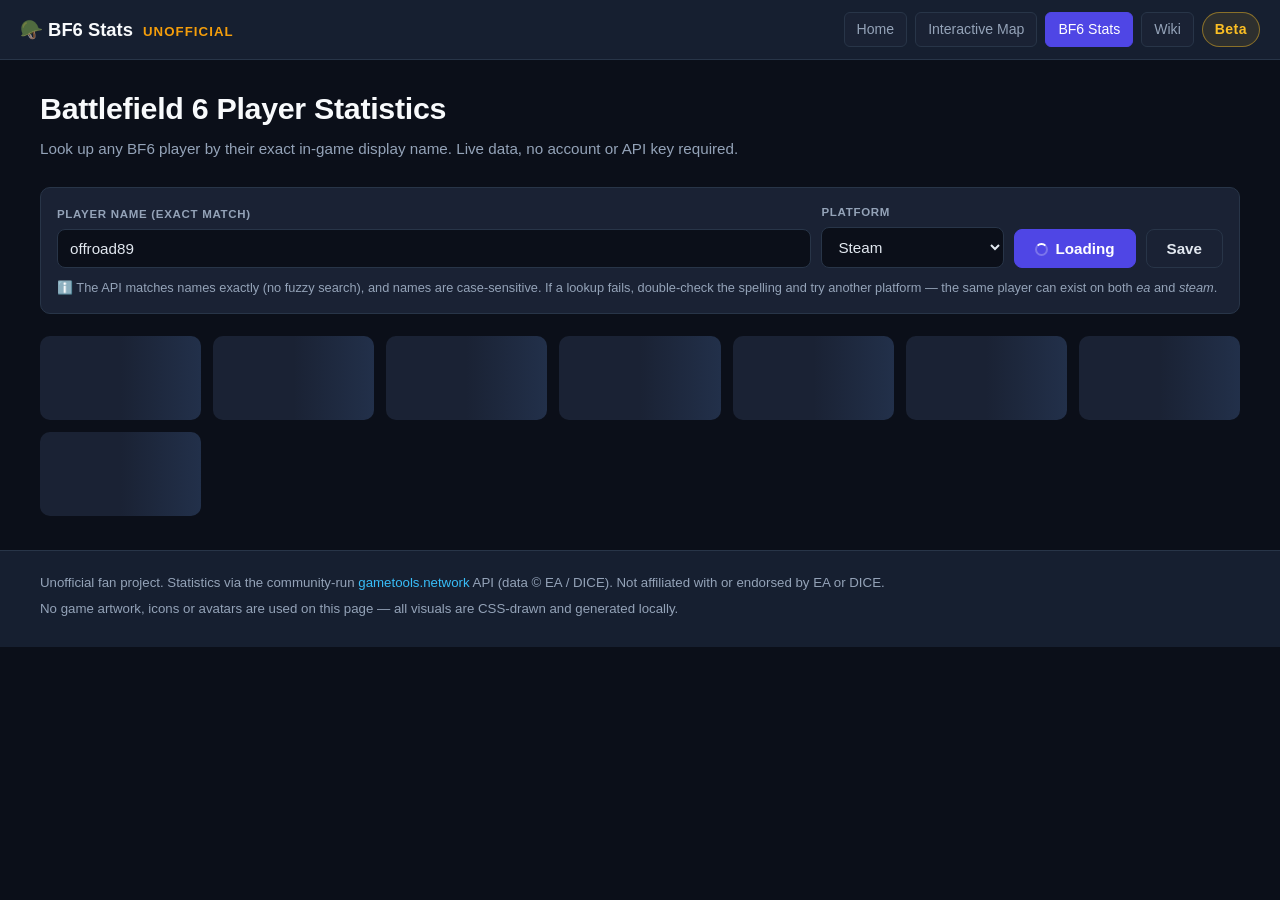
==== bf6.html @ 8d1329fc "Print real values on the radar instead of hiding them behind a hover The Performance Profile radar n" ====
<!DOCTYPE html>
<html lang="en">
<head>
    <meta charset="UTF-8">
    <meta name="viewport" content="width=device-width, initial-scale=1.0">
    <title>BF6 Player Stats</title>
    <link rel="stylesheet" href="bf6.css?v=5">
</head>
<body class="bf6-page">
    <!-- Top bar -->
    <div class="bf-topbar">
        <div class="bf-inner bf-topbar-row">
            <a href="index.html" class="bf-brand">🪖 BF6 Stats <span class="bf-brand-sub">unofficial</span></a>
            <nav class="bf-navlinks">
                <a href="index.html">Home</a>
                <a href="map.html">Interactive Map</a>
                <a href="bf6.html" class="active">BF6 Stats</a>
                <a href="wiki.html">Wiki</a>
                <a href="#" class="chan-toggle" id="channelToggle" hidden>Beta</a>
            </nav>
        </div>
    </div>

    <div class="bf-inner">
        <!-- Hero -->
        <div class="bf-hero">
            <h1>Battlefield 6 Player Statistics</h1>
            <p>Look up any BF6 player by their exact in-game display name. Live data, no account or API key required.</p>
        </div>

        <!-- Search -->
        <form class="bf-search" id="bfSearchForm" autocomplete="off">
            <div class="bf-field grow">
                <label for="bfNameInput">Player name (exact match)</label>
                <input type="text" id="bfNameInput" name="name" placeholder="e.g. offroad89" required>
            </div>
            <div class="bf-field">
                <label for="bfPlatformSelect">Platform</label>
                <select id="bfPlatformSelect" name="platform"></select>
            </div>
            <div class="bf-field">
                <button type="submit" class="bf-btn" id="bfSubmitBtn">Search</button>
            </div>
            <div class="bf-field">
                <button type="button" class="bf-btn ghost" id="bfSaveBtn" aria-pressed="false">Save</button>
            </div>
            <div class="bf-hint">
                ℹ️ The API matches names exactly (no fuzzy search), and names are case-sensitive. If a lookup fails,
                double-check the spelling and try another platform — the same player can exist on both <em>ea</em> and <em>steam</em>.
            </div>
        </form>

        <!-- Saved shortcuts -->
        <div class="bf-recent" id="bfSaved" style="display:none;"></div>

        <!-- Recent searches -->
        <div class="bf-recent" id="bfRecent" style="display:none;"></div>

        <!-- Status / error area -->
        <div id="bfStatus"></div>

        <!-- Says whose stats are still on screen when a refresh fails transiently -->
        <div id="bfStaleNotice"></div>

        <!-- Loading skeleton -->
        <div class="bf-skeleton" id="bfSkeleton" style="display:none;"></div>

        <!-- Results -->
        <div id="bfResults" style="display:none;">

            <!-- Identity -->
            <div class="bf-identity" id="bfIdentity"></div>

            <!-- Overview stat cards -->
            <div class="bf-stat-grid" id="bfOverview"></div>

            <!-- Player highlights (from /bf6/profile/) -->
            <div class="bf-panel">
                <div class="bf-panel-head">
                    <h2>🏅 Player Highlights</h2>
                    <span class="bf-count" id="bfHighlightsSource"></span>
                </div>
                <div class="bf-panel-body" id="bfHighlights"></div>
            </div>

            <!-- Career / objective totals -->
            <div class="bf-panel">
                <div class="bf-panel-head">
                    <h2>📋 Career &amp; Objective Totals</h2>
                    <span class="bf-count" id="bfCareerMode"></span>
                </div>
                <div class="bf-panel-body" id="bfCareer"></div>
            </div>

            <!-- Player diagrams -->
            <div class="bf-chart-grid">
                <div class="bf-panel">
                    <div class="bf-panel-head">
                        <h2>🕸️ Performance Profile <span class="bf-info" tabindex="0" title="Eight core stats, each scored against a fixed ceiling chosen here as a display heuristic — K/D 3, accuracy 50 %, and so on. This is not a percentile and not a score relative to your own best. The real number is printed under every axis label, so the shape shows balance rather than raw totals.">i</span></h2>
                        <span class="bf-count">normalised 0-100</span>
                    </div>
                    <div class="bf-panel-body">
                        <div class="bf-chart-figure">
                            <svg class="bf-radar-svg" id="bfRadarSvg"></svg>
                        </div>
                        <div class="bf-chart-legend" id="bfRadarLegend"></div>
                    </div>
                </div>

                <div class="bf-panel">
                    <div class="bf-panel-head">
                        <h2>✨ XP Composition <span class="bf-info" tabindex="0" title="Your total XP split into performance and accolade earnings.">i</span></h2>
                    </div>
                    <div class="bf-panel-body">
                        <div class="bf-chart-figure">
                            <svg class="bf-donut-svg" id="bfXpDonutSvg"></svg>
                        </div>
                        <div class="bf-chart-legend" id="bfXpDonutLegend"></div>
                    </div>
                </div>

                <div class="bf-panel">
                    <div class="bf-panel-head">
                        <h2>🎯 Kills by Type <span class="bf-info" tabindex="0" title="How your kills divide across infantry, vehicles, gadgets and melee.">i</span></h2>
                    </div>
                    <div class="bf-panel-body">
                        <div class="bf-chart-figure">
                            <svg class="bf-donut-svg" id="bfKillDonutSvg"></svg>
                        </div>
                        <div class="bf-chart-legend" id="bfKillDonutLegend"></div>
                    </div>
                </div>
            </div>

            <div class="bf-chart-grid">
                <div class="bf-panel">
                    <div class="bf-panel-head">
                        <h2>🎖️ Time per Class <span class="bf-info" tabindex="0" title="How long you have played as each class.">i</span></h2>
                    </div>
                    <div class="bf-panel-body" id="bfClassTime"></div>
                </div>

                <div class="bf-panel">
                    <div class="bf-panel-head">
                        <h2>🕹️ Time per Mode <span class="bf-info" tabindex="0" title="How long you have played in each game mode, plus time in vehicles.">i</span></h2>
                    </div>
                    <div class="bf-panel-body" id="bfModeTime"></div>
                </div>

                <div class="bf-panel">
                    <div class="bf-panel-head">
                        <h2>🔫 Kills per Weapon Class <span class="bf-info" tabindex="0" title="Total kills credited to each weapon class, such as AR, SMG and LMG.">i</span></h2>
                    </div>
                    <div class="bf-panel-body" id="bfWeaponClassKills"></div>
                </div>
            </div>

            <div class="bf-chart-grid">
                <div class="bf-panel">
                    <div class="bf-panel-head">
                        <h2>⚖️ Mode Comparison <span class="bf-info" tabindex="0" title="K/D, score and kills side by side for every mode you have played.">i</span></h2>
                        <span class="bf-count" id="bfModeCompareCount"></span>
                    </div>
                    <div class="bf-panel-body" id="bfModeCompare"></div>
                </div>

                <div class="bf-panel">
                    <div class="bf-panel-head">
                        <h2>🎯 Weapon Performance <span class="bf-info" tabindex="0" title="Each dot is one weapon: right is more kills, up is better accuracy, and a bigger dot means more shots fired.">i</span></h2>
                        <span class="bf-count">kills vs accuracy</span>
                    </div>
                    <div class="bf-panel-body">
                        <div class="bf-chart-figure">
                            <svg class="bf-scatter-svg" id="bfWeaponScatter"></svg>
                        </div>
                        <div class="bf-chart-legend" id="bfWeaponScatterLegend"></div>
                    </div>
                </div>

                <div class="bf-panel">
                    <div class="bf-panel-head">
                        <h2>💥 Damage &amp; Assist Breakdown <span class="bf-info" tabindex="0" title="Where your damage and assists went - to infantry, to vehicles, or from a vehicle.">i</span></h2>
                    </div>
                    <div class="bf-panel-body" id="bfDamageBreakdown"></div>
                </div>
            </div>

            <!-- Playstyle, support and objective breakdowns -->
            <div class="bf-chart-grid">
                <div class="bf-panel">
                    <div class="bf-panel-head">
                        <h2>🗺 Map Win Rate <span class="bf-info" tabindex="0" title="Win rate on each map, best first. Bar length is the win rate and the label shows matches played.">i</span></h2>
                        <span class="bf-count">best win rate first</span>
                    </div>
                    <div class="bf-panel-body" id="bfMapPerf"></div>
                </div>

                <div class="bf-panel">
                    <div class="bf-panel-head">
                        <h2>🎯 Aim and Kill Style <span class="bf-info" tabindex="0" title="How your weapon kills split between aiming down sights and hipfire, then the context your other kills came from.">i</span></h2>
                    </div>
                    <div class="bf-panel-body">
                        <div class="bf-chart-figure">
                            <svg class="bf-donut-svg" id="bfAimDonutSvg"></svg>
                        </div>
                        <div class="bf-chart-legend" id="bfAimDonutLegend"></div>
                        <div id="bfKillContext" style="margin-top:14px;"></div>
                    </div>
                </div>

                <div class="bf-panel">
                    <div class="bf-panel-head">
                        <h2>🤝 Team Play <span class="bf-info" tabindex="0" title="Support actions you performed for your squad and team, largest first.">i</span></h2>
                    </div>
                    <div class="bf-panel-body" id="bfTeamPlay"></div>
                </div>

                <div class="bf-panel">
                    <div class="bf-panel-head">
                        <h2>🏁 Objective Play <span class="bf-info" tabindex="0" title="Objective actions you completed, plus the time you spent defending versus attacking objectives.">i</span></h2>
                    </div>
                    <div class="bf-panel-body" id="bfObjective"></div>
                </div>
            </div>
            <!-- Tracked progress (client-side snapshots) -->
            <div class="bf-panel">
                <div class="bf-panel-head">
                    <h2>📊 My Tracked Progress <span class="bf-info" tabindex="0" title="Your own K/D, accuracy, win rate or kills per minute, recorded each time you run a lookup in this browser.">i</span></h2>
                    <div class="bf-chart-head">
                        <div class="bf-toggle-group" id="bfTrendMetric">
                            <button type="button" data-metric="kd" class="active">K/D</button>
                            <button type="button" data-metric="accuracy">Accuracy</button>
                            <button type="button" data-metric="winPercent">Win rate</button>
                            <button type="button" data-metric="killsPerMinute">Kills/min</button>
                        </div>
                    </div>
                </div>
                <div class="bf-chart-box">
                    <svg class="bf-chart-svg" id="bfTrendSvg" preserveAspectRatio="none"></svg>
                </div>
                <div class="bf-chart-legend" id="bfTrendLegend"></div>
            </div>

            <!-- Sessions built from local snapshot deltas (the API has no match list) -->
            <div class="bf-panel" id="bfSessionLogPanel" style="display:none;">
                <div class="bf-panel-head">
                    <h2>🗓 My Sessions <span class="bf-info" tabindex="0" title="Each row is everything you played between two checks of this page, taken from your local snapshots.">i</span></h2>
                    <span class="bf-count" id="bfSessionLogCount"></span>
                </div>
                <div class="bf-panel-body flush">
                    <div class="bf-table-wrap">
                        <table class="bf-table">
                            <thead>
                                <tr id="bfSessionLogHead"></tr>
                            </thead>
                            <tbody id="bfSessionLogBody"></tbody>
                        </table>
                    </div>
                </div>
                <div class="bf-panel-body" id="bfSessionLogSummary"></div>
            </div>
            <!-- Weapons -->
            <div class="bf-panel">
                <div class="bf-panel-head">
                    <h2>🔫 Weapons</h2>
                    <span class="bf-count">Click a column header to sort · <span id="bfWeaponCount"></span></span>
                </div>
                <div class="bf-panel-body flush">
                    <div class="bf-table-wrap">
                        <table class="bf-table" id="bfWeaponsTable">
                            <thead>
                                <tr id="bfWeaponsHead"></tr>
                            </thead>
                            <tbody id="bfWeaponsBody"></tbody>
                        </table>
                    </div>
                </div>
            </div>

            <div class="bf-split">
                <!-- Weapon groups -->
                <div class="bf-panel">
                    <div class="bf-panel-head">
                        <h2>🗂️ Weapon Groups</h2>
                    </div>
                    <div class="bf-panel-body" id="bfWeaponGroups"></div>
                </div>

                <!-- Classes -->
                <div class="bf-panel">
                    <div class="bf-panel-head">
                        <h2>🎖️ Classes</h2>
                    </div>
                    <div class="bf-panel-body" id="bfClasses"></div>
                </div>
            </div>

            <div class="bf-split">
                <!-- Game modes -->
                <div class="bf-panel">
                    <div class="bf-panel-head">
                        <h2>🕹️ Game Modes</h2>
                    </div>
                    <div class="bf-panel-body flush">
                        <div class="bf-table-wrap">
                            <table class="bf-table">
                                <thead>
                                    <tr id="bfGameModesHead"></tr>
                                </thead>
                                <tbody id="bfGameModesBody"></tbody>
                            </table>
                        </div>
                    </div>
                </div>

                <!-- Maps -->
                <div class="bf-panel">
                    <div class="bf-panel-head">
                        <h2>🗺️ Maps</h2>
                    </div>
                    <div class="bf-panel-body flush">
                        <div class="bf-table-wrap">
                            <table class="bf-table">
                                <thead>
                                    <tr id="bfMapsHead"></tr>
                                </thead>
                                <tbody id="bfMapsBody"></tbody>
                            </table>
                        </div>
                    </div>
                </div>
            </div>

            <div class="bf-split">
                <!-- Vehicles -->
                <div class="bf-panel">
                    <div class="bf-panel-head">
                        <h2>🚁 Vehicles &amp; Archetypes</h2>
                    </div>
                    <div class="bf-panel-body flush">
                        <div class="bf-table-wrap">
                            <table class="bf-table" id="bfVehiclesTable">
                                <thead>
                                    <tr id="bfVehiclesHead"></tr>
                                </thead>
                                <tbody id="bfVehiclesBody"></tbody>
                            </table>
                        </div>
                    </div>
                </div>

                <!-- Gadgets -->
                <div class="bf-panel">
                    <div class="bf-panel-head">
                        <h2>🧰 Gadgets</h2>
                    </div>
                    <div class="bf-panel-body flush">
                        <div class="bf-table-wrap">
                            <table class="bf-table" id="bfGadgetsTable">
                                <thead>
                                    <tr id="bfGadgetsHead"></tr>
                                </thead>
                                <tbody id="bfGadgetsBody"></tbody>
                            </table>
                        </div>
                    </div>
                </div>
            </div>

            <!-- Melee -->
            <div class="bf-panel">
                <div class="bf-panel-head">
                    <h2>🔪 Melee</h2>
                </div>
                <div class="bf-panel-body" id="bfMelee"></div>
            </div>

            <!-- Live activity chart -->
            <div class="bf-panel">
                <div class="bf-panel-head">
                    <h2>📈 Live BF6 Activity <span class="bf-info" tabindex="0" title="How many players were in BF6 each hour over the last week. Live shared data, not your own play.">i</span></h2>
                    <div class="bf-chart-head">
                        <div class="bf-toggle-group" id="bfActivityRange">
                            <button type="button" data-days="1">24 h</button>
                            <button type="button" data-days="7" class="active">7 d</button>
                            <button type="button" data-days="30">30 d</button>
                        </div>
                    </div>
                </div>
                <div class="bf-chart-box">
                    <svg class="bf-chart-svg" id="bfActivitySvg" preserveAspectRatio="none"></svg>
                </div>
                <div class="bf-chart-legend" id="bfActivityLegend"><span>Loading activity…</span></div>
            </div>

            <!-- Round-by-round session history (hidden when unavailable) -->
            <div class="bf-panel" id="bfSessionsPanel" style="display:none;">
                <div class="bf-panel-head">
                    <h2>🗓️ Session History</h2>
                    <span class="bf-count" id="bfSessionsCount"></span>
                </div>
                <div class="bf-panel-body flush">
                    <div class="bf-table-wrap">
                        <table class="bf-table">
                            <thead>
                                <tr id="bfSessionsHead"></tr>
                            </thead>
                            <tbody id="bfSessionsBody"></tbody>
                        </table>
                    </div>
                </div>
            </div>

        </div><!-- /#bfResults -->
    </div><!-- /.bf-inner -->

    <div class="bf-footer">
        <div class="bf-inner">
            <p>
                Unofficial fan project. Statistics via the community-run
                <a href="https://api.gametools.network/docs" target="_blank" rel="noopener">gametools.network</a> API
                (data © EA / DICE). Not affiliated with or endorsed by EA or DICE.
            </p>
            <p>
                No game artwork, icons or avatars are used on this page — all visuals are CSS-drawn and generated locally.
            </p>
        </div>
    </div>

    <script src="bf6.js?v=5"></script>
    <script>
        /* Stable <-> beta channel toggle. Every link in this site is relative,
           so the same page exists one directory up (stable) or one down (beta)
           and switching channel keeps you on the page you are reading. */
        (function () {
            var a = document.getElementById('channelToggle');
            if (!a) return;
            var onBeta = /\/beta(\/|$)/.test(window.location.pathname);
            var page = window.location.pathname.split('/').pop() || 'index.html';
            a.href = onBeta ? ('../' + page) : ('beta/' + page);
            a.textContent = onBeta ? 'Stable' : 'Beta';
            a.title = onBeta
                ? 'On the beta preview — switch to the stable site'
                : 'Switch to the beta preview of this site';
            a.hidden = false;
        }());
    </script>
</body>
</html>
---- bf6.css ----
/* =========================================================
   BF6 Player Stats - theme
   No external assets: every visual is CSS-drawn or inline SVG.
   Palette intentionally matches style.css (map dashboard).
   ========================================================= */

:root {
    --bf-bg: #0b0f19;
    --bf-panel: #111827;
    --bf-panel-2: #161f30;
    --bf-card: #1a2234;
    --bf-card-2: #131b28;
    --bf-border: #283548;
    --bf-border-2: #1f293d;
    --bf-accent: #818cf8;
    --bf-accent-strong: #4f46e5;
    --bf-cyan: #38bdf8;
    --bf-amber: #f59e0b;
    --bf-green: #34d399;
    --bf-red: #f87171;
    --bf-text: #e2e8f0;
    --bf-text-strong: #f8fafc;
    --bf-muted: #94a3b8;
    --bf-radius: 10px;
}

* {
    box-sizing: border-box;
}

body.bf6-page {
    margin: 0;
    background: var(--bf-bg);
    color: var(--bf-text);
    font-family: -apple-system, BlinkMacSystemFont, 'Segoe UI', Roboto, Oxygen, Ubuntu, sans-serif;
    line-height: 1.5;
    min-height: 100vh;
}

.bf-inner {
    max-width: 1240px;
    margin: 0 auto;
    padding: 0 20px;
}

/* ---------- Top bar ---------- */
.bf-topbar {
    background: var(--bf-panel-2);
    border-bottom: 1px solid var(--bf-border);
    position: sticky;
    top: 0;
    z-index: 50;
}

.bf-topbar-row {
    display: flex;
    align-items: center;
    justify-content: space-between;
    gap: 16px;
    padding: 12px 0;
    flex-wrap: wrap;
}

.bf-brand {
    display: flex;
    align-items: baseline;
    gap: 10px;
    color: var(--bf-text-strong);
    text-decoration: none;
    font-weight: 700;
    font-size: 1.15em;
}

.bf-brand span.bf-brand-sub {
    font-size: 0.72em;
    font-weight: 600;
    letter-spacing: 0.08em;
    text-transform: uppercase;
    color: var(--bf-amber);
}

.bf-navlinks {
    display: flex;
    gap: 8px;
    align-items: center;
}

.bf-navlinks a {
    color: var(--bf-muted);
    text-decoration: none;
    font-size: 0.88em;
    font-weight: 500;
    padding: 6px 12px;
    border-radius: 6px;
    background: var(--bf-card);
    border: 1px solid var(--bf-border);
    transition: color 0.2s, background 0.2s;
}

.bf-navlinks a:hover,
.bf-navlinks a.active {
    color: #fff;
    background: var(--bf-accent-strong);
    border-color: var(--bf-accent-strong);
}

/* Stable <-> beta channel switch. Deliberately amber so it never reads as an
   ordinary nav item: it changes which site you are on, not which page. */
.bf-navlinks a.chan-toggle,
a.chan-toggle {
    color: #fbbf24;
    background: rgba(251, 191, 36, 0.10);
    border: 1px solid rgba(251, 191, 36, 0.45);
    border-radius: 999px;
    font-weight: 700;
    letter-spacing: 0.03em;
}

.bf-navlinks a.chan-toggle:hover,
a.chan-toggle:hover {
    color: #fde68a;
    background: rgba(251, 191, 36, 0.20);
    border-color: rgba(251, 191, 36, 0.75);
}

a.chan-toggle[hidden] {
    display: none;
}

/* ---------- Page intro ---------- */
.bf-hero {
    padding: 26px 0 8px;
}

.bf-hero h1 {
    margin: 0 0 6px;
    font-size: 1.9em;
    color: var(--bf-text-strong);
    letter-spacing: -0.01em;
}

.bf-hero p {
    margin: 0;
    color: var(--bf-muted);
    font-size: 0.95em;
}

/* ---------- Search bar ---------- */
.bf-search {
    display: flex;
    gap: 10px;
    flex-wrap: wrap;
    align-items: flex-end;
    background: var(--bf-card);
    border: 1px solid var(--bf-border);
    border-radius: var(--bf-radius);
    padding: 16px;
    margin: 18px 0 22px;
}

.bf-field {
    display: flex;
    flex-direction: column;
    gap: 6px;
}

.bf-field.grow {
    flex: 1 1 240px;
}

.bf-field label {
    font-size: 0.72em;
    text-transform: uppercase;
    letter-spacing: 0.06em;
    color: var(--bf-muted);
    font-weight: 600;
}

.bf-field input,
.bf-field select {
    background: var(--bf-bg);
    border: 1px solid var(--bf-border);
    color: var(--bf-text);
    padding: 10px 12px;
    border-radius: 8px;
    font-size: 0.95em;
    font-family: inherit;
    outline: none;
    min-width: 140px;
}

.bf-field input:focus,
.bf-field select:focus {
    border-color: var(--bf-accent);
    box-shadow: 0 0 0 3px rgba(129, 140, 248, 0.15);
}

.bf-btn {
    background: var(--bf-accent-strong);
    color: #fff;
    border: 1px solid var(--bf-accent-strong);
    padding: 10px 20px;
    border-radius: 8px;
    font-size: 0.95em;
    font-weight: 600;
    font-family: inherit;
    cursor: pointer;
    transition: background 0.2s;
}

.bf-btn:hover {
    background: #6366f1;
}

.bf-btn.ghost {
    background: var(--bf-card);
    border-color: var(--bf-border);
    color: var(--bf-text);
}

.bf-btn.ghost:hover {
    background: #22304a;
}

/* Saved-shortcut toggle: clearly distinct from the plain Save state. */
.bf-btn.ghost.active {
    background: rgba(129, 140, 248, 0.16);
    border-color: var(--bf-accent);
    color: var(--bf-accent);
}

.bf-btn.ghost.active:hover {
    background: rgba(129, 140, 248, 0.26);
}

.bf-hint {
    flex-basis: 100%;
    color: var(--bf-muted);
    font-size: 0.8em;
}

/* ---------- Identity header ---------- */
.bf-identity {
    display: flex;
    align-items: center;
    gap: 16px;
    background: var(--bf-card);
    border: 1px solid var(--bf-border);
    border-radius: var(--bf-radius);
    padding: 18px;
    margin-bottom: 18px;
    flex-wrap: wrap;
}

.bf-avatar {
    width: 62px;
    height: 62px;
    border-radius: 50%;
    display: flex;
    align-items: center;
    justify-content: center;
    font-size: 1.5em;
    font-weight: 700;
    color: #fff;
    flex-shrink: 0;
    letter-spacing: 0.02em;
}

.bf-identity-main {
    flex: 1 1 240px;
    min-width: 0;
}

.bf-identity-name {
    font-size: 1.45em;
    font-weight: 700;
    color: var(--bf-text-strong);
    word-break: break-word;
}

.bf-identity-sub {
    color: var(--bf-muted);
    font-size: 0.85em;
    margin-top: 2px;
}

.bf-chips {
    display: flex;
    gap: 8px;
    flex-wrap: wrap;
    margin-top: 10px;
}

.bf-chip {
    display: inline-flex;
    align-items: center;
    gap: 5px;
    font-size: 0.75em;
    font-weight: 600;
    letter-spacing: 0.03em;
    padding: 4px 10px;
    border-radius: 20px;
    background: var(--bf-card-2);
    border: 1px solid var(--bf-border);
    color: var(--bf-muted);
    text-transform: uppercase;
}

.bf-chip.accent {
    color: var(--bf-accent);
    border-color: rgba(129, 140, 248, 0.4);
}

.bf-chip.amber {
    color: var(--bf-amber);
    border-color: rgba(245, 158, 11, 0.4);
}

.bf-chip.green {
    color: var(--bf-green);
    border-color: rgba(52, 211, 153, 0.4);
}

/* ---------- Stat cards ---------- */
.bf-stat-grid {
    display: grid;
    grid-template-columns: repeat(auto-fill, minmax(148px, 1fr));
    gap: 12px;
    margin-bottom: 22px;
}

.bf-stat {
    background: var(--bf-card);
    border: 1px solid var(--bf-border);
    border-radius: var(--bf-radius);
    padding: 14px;
}

.bf-stat-label {
    font-size: 0.72em;
    text-transform: uppercase;
    letter-spacing: 0.05em;
    color: var(--bf-muted);
    font-weight: 600;
    display: block;
    margin-bottom: 6px;
}

.bf-stat-value {
    font-size: 1.5em;
    font-weight: 700;
    color: var(--bf-text-strong);
    line-height: 1.1;
    word-break: break-word;
}

.bf-stat-value.small {
    font-size: 1.1em;
}

.bf-stat-foot {
    font-size: 0.74em;
    color: var(--bf-muted);
    margin-top: 4px;
}

.bf-stat.accent .bf-stat-value { color: var(--bf-accent); }
.bf-stat.cyan .bf-stat-value { color: var(--bf-cyan); }
.bf-stat.green .bf-stat-value { color: var(--bf-green); }
.bf-stat.amber .bf-stat-value { color: var(--bf-amber); }
.bf-stat.red .bf-stat-value { color: var(--bf-red); }

/* ---------- Panels ---------- */
.bf-panel {
    background: var(--bf-card);
    border: 1px solid var(--bf-border);
    border-radius: var(--bf-radius);
    margin-bottom: 22px;
    overflow: hidden;
}

.bf-panel-head {
    display: flex;
    align-items: center;
    justify-content: space-between;
    gap: 12px;
    padding: 14px 18px;
    border-bottom: 1px solid var(--bf-border-2);
    background: var(--bf-panel-2);
    flex-wrap: wrap;
}

.bf-panel-head h2 {
    margin: 0;
    font-size: 1em;
    font-weight: 700;
    color: var(--bf-text-strong);
    display: flex;
    align-items: center;
    gap: 8px;
}

.bf-panel-head .bf-count {
    font-size: 0.75em;
    color: var(--bf-muted);
    font-weight: 500;
}

/* Small "i" badge in a panel header. The sentence lives in the title attribute
   because .bf-panel sets overflow: hidden, which would clip a CSS tooltip. */
.bf-info {
    display: inline-flex;
    align-items: center;
    justify-content: center;
    flex: none;
    width: 15px;
    height: 15px;
    border: 1px solid var(--bf-border);
    border-radius: 50%;
    background: var(--bf-panel-2);
    color: var(--bf-muted);
    font-size: 10px;
    font-weight: 700;
    font-style: italic;
    line-height: 1;
    cursor: help;
    -webkit-user-select: none;
    user-select: none;
}

.bf-info:hover,
.bf-info:focus {
    background: var(--bf-card);
    border-color: var(--bf-accent);
    color: var(--bf-text-strong);
    outline: none;
}

.bf-panel-body {
    padding: 16px 18px;
}

.bf-panel-body.flush {
    padding: 0;
}

.bf-split {
    display: grid;
    grid-template-columns: repeat(auto-fit, minmax(330px, 1fr));
    gap: 22px;
    align-items: start;
}

/* ---------- Tables ---------- */
.bf-table-wrap {
    max-height: 460px;
    overflow: auto;
}

.bf-table {
    width: 100%;
    border-collapse: collapse;
    font-size: 0.88em;
}

.bf-table th,
.bf-table td {
    padding: 9px 14px;
    text-align: left;
    border-bottom: 1px solid var(--bf-border-2);
    white-space: nowrap;
}

.bf-table td.name-cell {
    white-space: normal;
    min-width: 150px;
    font-weight: 600;
    color: var(--bf-text-strong);
}

.bf-table th {
    position: sticky;
    top: 0;
    background: var(--bf-panel);
    color: var(--bf-muted);
    font-size: 0.82em;
    text-transform: uppercase;
    letter-spacing: 0.05em;
    cursor: default;
    z-index: 1;
}

.bf-table th.sortable {
    cursor: pointer;
    user-select: none;
}

.bf-table th.sortable:hover {
    color: var(--bf-cyan);
}

.bf-table th.sorted-asc::after { content: ' \25B2'; font-size: 0.8em; }
.bf-table th.sorted-desc::after { content: ' \25BC'; font-size: 0.8em; }

.bf-table tbody tr:nth-child(even) {
    background: rgba(255, 255, 255, 0.017);
}

.bf-table tbody tr:hover {
    background: rgba(129, 140, 248, 0.08);
}

.bf-table td.num,
.bf-table th.num {
    text-align: right;
    font-variant-numeric: tabular-nums;
}

.bf-table-scroll {
    max-height: 460px;
    overflow-y: auto;
}

/* ---------- Badges ---------- */
.bf-badge {
    display: inline-block;
    font-size: 0.72em;
    font-weight: 600;
    padding: 2px 8px;
    border-radius: 4px;
    background: var(--bf-card-2);
    border: 1px solid var(--bf-border);
    color: var(--bf-muted);
    text-transform: uppercase;
    letter-spacing: 0.03em;
}

.bf-badge.type-weapon { color: var(--bf-cyan); border-color: rgba(56, 189, 248, 0.35); }
.bf-badge.type-vehicle { color: var(--bf-amber); border-color: rgba(245, 158, 11, 0.35); }
.bf-badge.type-gadget { color: var(--bf-accent); border-color: rgba(129, 140, 248, 0.35); }

/* ---------- Winner / loser accents ---------- */
.bf-pos { color: var(--bf-green); }
.bf-neg { color: var(--bf-red); }
.bf-muted { color: var(--bf-muted); }

/* ---------- Bars ---------- */
.bf-bar-row {
    display: grid;
    grid-template-columns: 150px 1fr 74px;
    align-items: center;
    gap: 10px;
    padding: 7px 0;
    border-bottom: 1px solid var(--bf-border-2);
}

.bf-bar-row:last-child {
    border-bottom: none;
}

.bf-bar-label {
    font-size: 0.86em;
    color: var(--bf-text);
    white-space: nowrap;
    overflow: hidden;
    text-overflow: ellipsis;
}

.bf-bar-track {
    background: var(--bf-bg);
    border-radius: 4px;
    height: 8px;
    overflow: hidden;
}

.bf-bar-fill {
    height: 100%;
    border-radius: 4px;
    background: linear-gradient(90deg, var(--bf-accent-strong), var(--bf-cyan));
}

.bf-bar-fill.warm {
    background: linear-gradient(90deg, #b45309, var(--bf-amber));
}

.bf-bar-fill.good {
    background: linear-gradient(90deg, #047857, var(--bf-green));
}

.bf-bar-value {
    font-size: 0.82em;
    text-align: right;
    color: var(--bf-muted);
    font-variant-numeric: tabular-nums;
}

/* ---------- Chart ---------- */
.bf-chart-head {
    display: flex;
    align-items: center;
    gap: 10px;
    flex-wrap: wrap;
}

.bf-toggle-group {
    display: inline-flex;
    background: var(--bf-bg);
    border: 1px solid var(--bf-border);
    border-radius: 8px;
    overflow: hidden;
}

.bf-toggle-group button {
    background: transparent;
    border: none;
    color: var(--bf-muted);
    font-family: inherit;
    font-size: 0.8em;
    font-weight: 600;
    padding: 6px 12px;
    cursor: pointer;
    transition: background 0.2s, color 0.2s;
}

.bf-toggle-group button:hover {
    color: var(--bf-text);
}

.bf-toggle-group button.active {
    background: var(--bf-accent-strong);
    color: #fff;
}

.bf-chart-box {
    padding: 10px 6px 4px;
}

.bf-chart-svg {
    width: 100%;
    height: 220px;
    display: block;
    overflow: visible;
}

.bf-chart-legend {
    display: flex;
    gap: 18px;
    flex-wrap: wrap;
    padding: 6px 14px 12px;
    font-size: 0.8em;
    color: var(--bf-muted);
}

.bf-chart-legend i {
    display: inline-block;
    width: 10px;
    height: 10px;
    border-radius: 2px;
    margin-right: 6px;
    vertical-align: middle;
}

/* ---------- Diagram grids, figures & legends ---------- */
.bf-chart-grid {
    display: grid;
    grid-template-columns: repeat(auto-fit, minmax(300px, 1fr));
    gap: 18px;
}

.bf-chart-figure {
    display: flex;
    justify-content: center;
    align-items: center;
    padding: 2px 0 6px;
}

.bf-radar-svg,
.bf-donut-svg,
.bf-scatter-svg {
    width: 100%;
    max-width: 340px;
    height: auto;
    display: block;
    overflow: visible;
}

.bf-axis-label {
    fill: var(--bf-muted);
    font-size: 10px;
    font-weight: 600;
}

/* The absolute value printed under each radar axis label. Brighter than the
   label itself: the label names the axis, this is the number behind it. */
.bf-axis-value {
    fill: var(--bf-text-strong);
    font-size: 10px;
    font-weight: 700;
}

.bf-axis-tick {
    fill: var(--bf-muted);
    font-size: 10px;
}

.bf-axis-title {
    fill: var(--bf-muted);
    font-size: 11px;
    font-weight: 700;
}

.bf-donut-value {
    fill: var(--bf-text-strong);
    font-size: 26px;
    font-weight: 700;
}

.bf-donut-label {
    fill: var(--bf-muted);
    font-size: 11px;
    font-weight: 600;
}

.bf-legend-item {
    display: flex;
    align-items: center;
    gap: 7px;
    flex: 1 1 140px;
    min-width: 0;
}

/* Normalised score beside the real value in the radar legend. Muted so the
   absolute number stays the thing the eye lands on first. */
.bf-legend-score {
    flex: none;
    font-size: 0.72em;
    font-weight: 600;
    color: var(--bf-muted);
    opacity: 0.85;
}

.bf-legend-swatch {
    display: inline-block;
    width: 10px;
    height: 10px;
    border-radius: 3px;
    flex: none;
}

.bf-legend-name {
    flex: 1 1 auto;
    min-width: 0;
    overflow: hidden;
    text-overflow: ellipsis;
    white-space: nowrap;
}

.bf-legend-val {
    flex: none;
    font-weight: 700;
    color: var(--bf-text-strong);
    font-variant-numeric: tabular-nums;
}

/* ---------- Status messages ---------- */
.bf-status {
    border-radius: var(--bf-radius);
    padding: 16px 18px;
    margin-bottom: 22px;
    font-size: 0.92em;
    border: 1px solid var(--bf-border);
    background: var(--bf-card);
}

.bf-status.error {
    border-color: rgba(248, 113, 113, 0.45);
    background: rgba(248, 113, 113, 0.08);
    color: #fecaca;
}

.bf-status.info {
    border-color: rgba(56, 189, 248, 0.35);
    background: rgba(56, 189, 248, 0.07);
    color: #bae6fd;
}

/* Shown only when a failed refresh left a previous player's stats on screen. */
.bf-status.warn {
    border-color: rgba(251, 191, 36, 0.35);
    background: rgba(251, 191, 36, 0.07);
    color: #fde68a;
}

.bf-status strong {
    color: #fff;
}

.bf-status .bf-status-hint {
    display: block;
    margin-top: 6px;
    color: var(--bf-muted);
    font-size: 0.88em;
}

/* ---------- Loading ---------- */
.bf-skeleton {
    display: grid;
    grid-template-columns: repeat(auto-fill, minmax(148px, 1fr));
    gap: 12px;
    margin-bottom: 22px;
}

.bf-skeleton-item {
    height: 84px;
    border-radius: var(--bf-radius);
    background: linear-gradient(90deg, var(--bf-card) 25%, #22304a 50%, var(--bf-card) 75%);
    background-size: 200% 100%;
    animation: bf-shimmer 1.3s infinite linear;
}

@keyframes bf-shimmer {
    0% { background-position: 200% 0; }
    100% { background-position: -200% 0; }
}

.bf-spinner {
    display: inline-block;
    width: 13px;
    height: 13px;
    border: 2px solid rgba(255, 255, 255, 0.25);
    border-top-color: #fff;
    border-radius: 50%;
    animation: bf-spin 0.7s linear infinite;
    vertical-align: -2px;
    margin-right: 7px;
}

@keyframes bf-spin {
    to { transform: rotate(360deg); }
}

/* ---------- Recent searches ---------- */
.bf-recent {
    display: flex;
    gap: 8px;
    flex-wrap: wrap;
    align-items: center;
    margin: -8px 0 20px;
    font-size: 0.82em;
}

.bf-recent span.bf-recent-label {
    color: var(--bf-muted);
}

.bf-recent button {
    background: var(--bf-card);
    border: 1px solid var(--bf-border);
    color: var(--bf-text);
    font-family: inherit;
    font-size: 0.95em;
    padding: 4px 10px;
    border-radius: 20px;
    cursor: pointer;
}

.bf-recent button:hover {
    border-color: var(--bf-accent);
    color: #fff;
}

/* Saved shortcut = a load button fused to its remove button (nested
   <button> elements would be invalid HTML, hence the wrapper). */
.bf-recent .bf-chip-wrap {
    display: inline-flex;
    align-items: stretch;
}

.bf-recent .bf-chip-main {
    border-radius: 20px 0 0 20px;
    border-right: none;
}

.bf-recent .bf-chip-x {
    border-radius: 0 20px 20px 0;
    padding: 4px 10px;
    font-size: 1em;
    line-height: 1.3;
    color: var(--bf-muted);
}

.bf-recent .bf-chip-x:hover {
    color: #fff;
    border-color: #f87171;
}

/* ---------- Highlights, badges & snapshot controls ---------- */
.bf-comp-row {
    display: flex;
    align-items: center;
    justify-content: space-between;
    gap: 10px;
    padding: 7px 0;
    border-bottom: 1px dashed var(--bf-border-2);
    font-size: 0.85em;
}

.bf-comp-row:last-child {
    border-bottom: none;
}

.bf-comp-mode {
    color: var(--bf-muted);
}

.bf-comp-rank {
    font-weight: 700;
    color: var(--bf-text-strong);
}

.bf-chip-row {
    display: flex;
    flex-wrap: wrap;
    gap: 6px;
    padding-top: 2px;
}

.bf-link-btn {
    background: none;
    border: none;
    padding: 0;
    margin-left: auto;
    color: var(--bf-cyan);
    font-family: inherit;
    font-size: 0.95em;
    cursor: pointer;
    text-decoration: underline;
    text-underline-offset: 2px;
    white-space: nowrap;
}

.bf-link-btn:hover {
    color: #7dd3fc;
}

/* ---------- Footer ---------- */
.bf-footer {
    border-top: 1px solid var(--bf-border);
    background: var(--bf-panel-2);
    padding: 22px 0;
    margin-top: 34px;
    color: var(--bf-muted);
    font-size: 0.83em;
}

.bf-footer a {
    color: var(--bf-cyan);
    text-decoration: none;
}

.bf-footer a:hover {
    text-decoration: underline;
}

.bf-footer p {
    margin: 0 0 6px;
}

/* ---------- Extra helpers used by the JS renderers ---------- */
.bf-stat-grid.tight {
    margin-bottom: 0;
}

.bf-bar-subhead {
    font-size: 0.75em;
    font-weight: 700;
    text-transform: uppercase;
    letter-spacing: 0.06em;
    color: var(--bf-muted);
    padding: 12px 0 4px;
    border-bottom: 1px solid var(--bf-border);
    margin-bottom: 6px;
}

.bf-bar-subhead:first-child {
    padding-top: 0;
}

.bf-bar-meta {
    display: flex;
    flex-wrap: wrap;
    gap: 12px;
    font-size: 0.74em;
    color: var(--bf-muted);
    padding: 0 0 8px 0;
    border-bottom: 1px solid var(--bf-border-2);
}

.bf-bar-meta span {
    white-space: nowrap;
}

@media (max-width: 720px) {
    .bf-hero h1 { font-size: 1.5em; }
    .bf-bar-row { grid-template-columns: 108px 1fr 62px; }
    .bf-table th, .bf-table td { padding: 8px 10px; }
    .bf-chart-svg { height: 180px; }
    .bf-topbar-row { gap: 10px; }
}
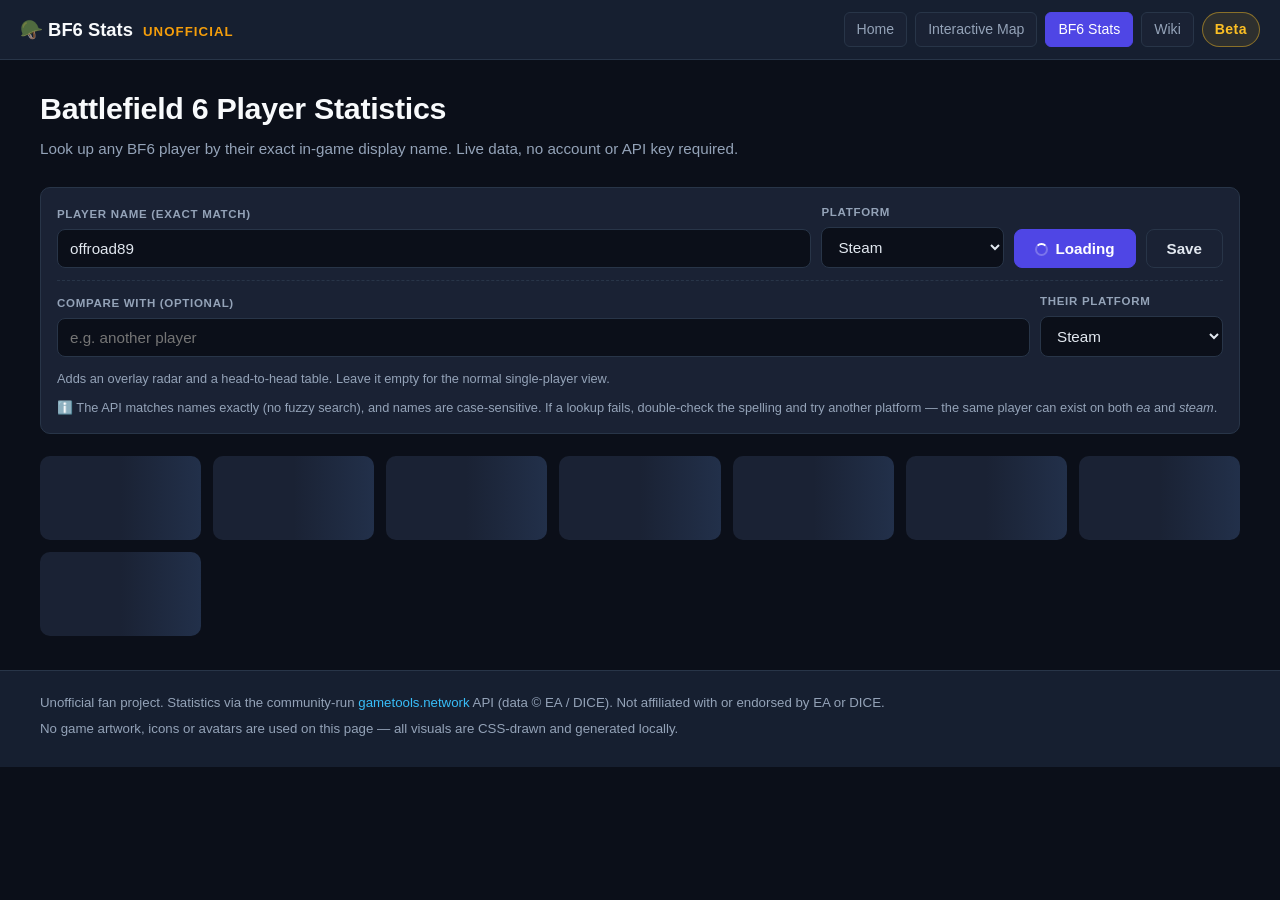
==== commit 92915660: "Compare two players side by side An optional "Compare with" row in the search form adds a second pla" ====
--- a/bf6.html
+++ b/bf6.html
@@ -4,7 +4,7 @@
     <meta charset="UTF-8">
     <meta name="viewport" content="width=device-width, initial-scale=1.0">
     <title>BF6 Player Stats</title>
-    <link rel="stylesheet" href="bf6.css?v=5">
+    <link rel="stylesheet" href="bf6.css?v=6">
 </head>
 <body class="bf6-page">
     <!-- Top bar -->
@@ -44,6 +44,23 @@
             <div class="bf-field">
                 <button type="button" class="bf-btn ghost" id="bfSaveBtn" aria-pressed="false">Save</button>
             </div>
+
+            <!-- Optional second player. Its own row so it reads as an extra,
+                 clearly secondary step rather than part of the main search. -->
+            <div class="bf-search-row">
+                <div class="bf-field grow">
+                    <label for="bfCompareInput">Compare with (optional)</label>
+                    <input type="text" id="bfCompareInput" name="vs" placeholder="e.g. another player" autocomplete="off">
+                </div>
+                <div class="bf-field">
+                    <label for="bfComparePlatform">Their platform</label>
+                    <select id="bfComparePlatform" name="vsplatform"></select>
+                </div>
+                <p class="bf-hint bf-compare-hint">
+                    Adds an overlay radar and a head-to-head table. Leave it empty for the normal single-player view.
+                </p>
+            </div>
+
             <div class="bf-hint">
                 ℹ️ The API matches names exactly (no fuzzy search), and names are case-sensitive. If a lookup fails,
                 double-check the spelling and try another platform — the same player can exist on both <em>ea</em> and <em>steam</em>.
@@ -70,6 +87,32 @@
 
             <!-- Identity -->
             <div class="bf-identity" id="bfIdentity"></div>
+
+            <!-- Head to head. Only drawn when a second player was asked for;
+                 it lives inside #bfResults so it is hidden automatically
+                 whenever the main results are (a 404, for instance). -->
+            <div class="bf-panel" id="bfComparePanel" style="display:none;">
+                <div class="bf-panel-head">
+                    <h2>⚔️ Head to Head <span class="bf-info" tabindex="0" title="The overlay uses exactly the same eight axes and the same ceilings as the Performance Profile above, so the two shapes are directly comparable. The table marks a leader only where higher is genuinely better: raw totals such as kills, deaths and score are volume, not skill, and are never counted as a win.">i</span></h2>
+                    <span class="bf-count" id="bfCompareCount"></span>
+                </div>
+                <div class="bf-panel-body">
+                    <!-- Loading / error slot. Deliberately separate from the
+                         chart and table hosts below: clearing the whole panel
+                         would delete those two nodes, and the renderers look
+                         them up by id. -->
+                    <div id="bfCompareNotice"></div>
+                    <div class="bf-chart-grid">
+                        <div>
+                            <div class="bf-chart-figure">
+                                <svg class="bf-radar-svg" id="bfCompareRadarSvg"></svg>
+                            </div>
+                            <div class="bf-chart-legend" id="bfCompareRadarLegend"></div>
+                        </div>
+                        <div id="bfCompareTable"></div>
+                    </div>
+                </div>
+            </div>
 
             <!-- Overview stat cards -->
             <div class="bf-stat-grid" id="bfOverview"></div>
@@ -427,7 +470,7 @@
         </div>
     </div>
 
-    <script src="bf6.js?v=5"></script>
+    <script src="bf6.js?v=6"></script>
     <script>
         /* Stable <-> beta channel toggle. Every link in this site is relative,
            so the same page exists one directory up (stable) or one down (beta)
--- a/bf6.css
+++ b/bf6.css
@@ -195,6 +195,24 @@
     box-shadow: 0 0 0 3px rgba(129, 140, 248, 0.15);
 }
 
+/* A full-width flex line, so the optional comparison fields start on their own
+   row instead of squeezing the main search inputs on a narrow screen. */
+.bf-search-row {
+    flex: 1 1 100%;
+    display: flex;
+    flex-wrap: wrap;
+    align-items: flex-end;
+    gap: 10px;
+    padding-top: 12px;
+    margin-top: 2px;
+    border-top: 1px dashed var(--bf-border);
+}
+
+.bf-compare-hint {
+    flex: 1 1 100%;
+    margin: 2px 0 0;
+}
+
 .bf-btn {
     background: var(--bf-accent-strong);
     color: #fff;
@@ -737,6 +755,71 @@
     font-weight: 600;
     color: var(--bf-muted);
     opacity: 0.85;
+}
+
+/* Two-player radar legend: a fixed grid so the two value columns stay aligned
+   down the list instead of drifting with the length of each player name. */
+.bf-chart-legend.is-compare .bf-legend-item {
+    display: grid;
+    grid-template-columns: minmax(68px, 1fr) auto auto;
+    gap: 12px;
+    flex: 1 1 100%;
+    max-width: 420px;
+}
+
+/* ---------- Head to head ---------- */
+.bf-compare {
+    width: 100%;
+    margin-top: 4px;
+}
+
+.bf-compare th,
+.bf-compare td {
+    padding: 7px 10px;
+}
+
+.bf-compare th:first-child,
+.bf-compare td:first-child {
+    width: 44%;
+    text-align: left;
+}
+
+.bf-compare th:not(:first-child),
+.bf-compare td:not(:first-child) {
+    text-align: right;
+    font-variant-numeric: tabular-nums;
+}
+
+.bf-compare-th-a { color: var(--bf-accent); }
+.bf-compare-th-b { color: #f59e0b; }
+
+.bf-compare-label {
+    font-weight: 600;
+}
+
+/* Marks a raw total as context rather than skill, so the table never implies
+   that the player with more matches won. */
+.bf-compare-tag {
+    display: inline-block;
+    margin-left: 7px;
+    padding: 1px 6px;
+    border-radius: 999px;
+    border: 1px solid var(--bf-border);
+    color: var(--bf-muted);
+    font-size: 0.68em;
+    font-weight: 600;
+    text-transform: uppercase;
+    letter-spacing: 0.05em;
+    vertical-align: middle;
+}
+
+.bf-compare-cell.good {
+    color: #4ade80;
+    font-weight: 700;
+}
+
+.bf-compare-delta {
+    color: var(--bf-muted);
 }
 
 .bf-legend-swatch {
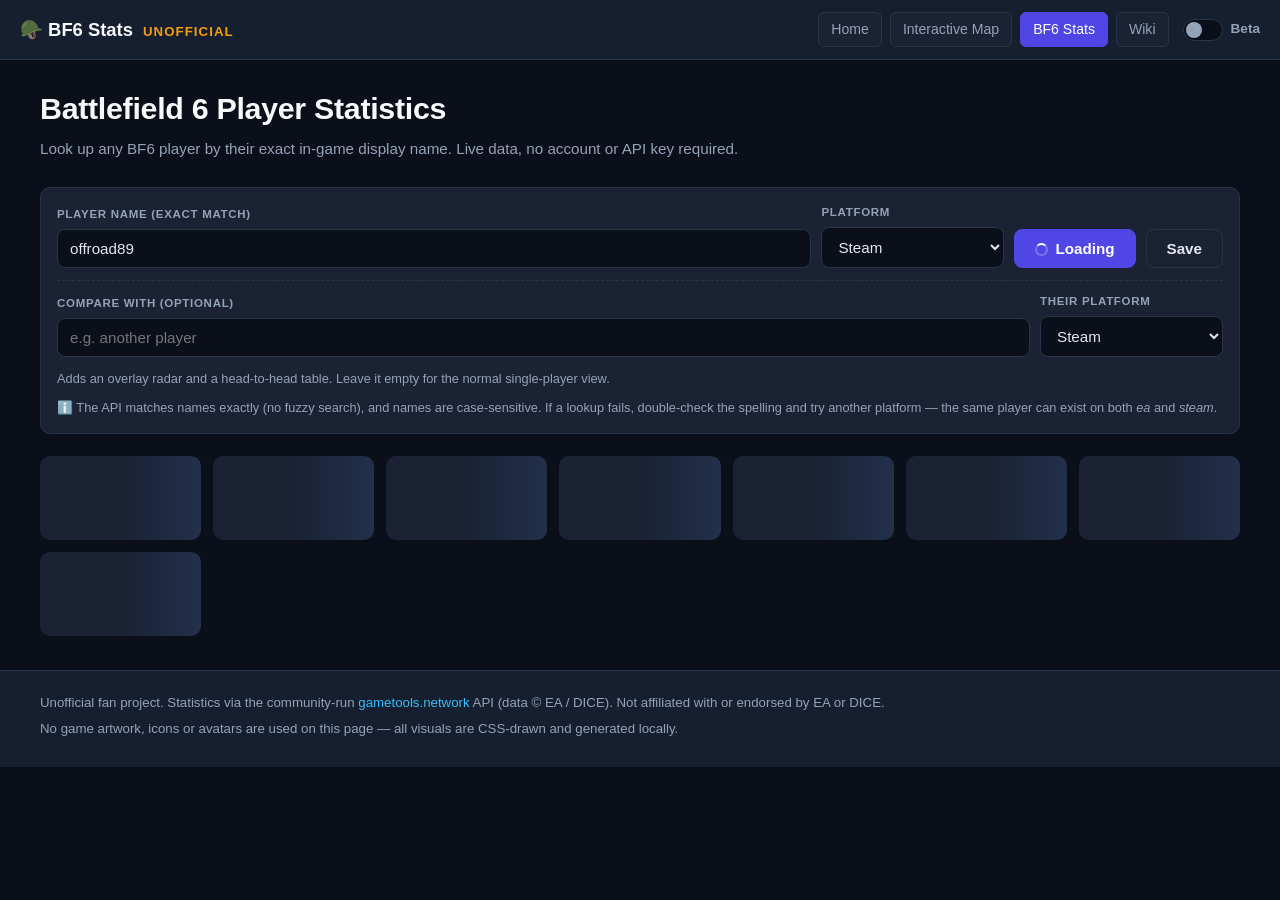
==== commit 9a26279c: "Turn the beta pill into a switch, on the BF6 page only Two changes, both from looking at how the con" ====
--- a/bf6.html
+++ b/bf6.html
@@ -4,7 +4,7 @@
     <meta charset="UTF-8">
     <meta name="viewport" content="width=device-width, initial-scale=1.0">
     <title>BF6 Player Stats</title>
-    <link rel="stylesheet" href="bf6.css?v=6">
+    <link rel="stylesheet" href="bf6.css?v=7">
 </head>
 <body class="bf6-page">
     <!-- Top bar -->
@@ -16,7 +16,16 @@
                 <a href="map.html">Interactive Map</a>
                 <a href="bf6.html" class="active">BF6 Stats</a>
                 <a href="wiki.html">Wiki</a>
-                <a href="#" class="chan-toggle" id="channelToggle" hidden>Beta</a>
+
+                <!-- Stable <-> beta switch. Deliberately only on this page:
+                     index.html, map.html and wiki.html are byte-identical in
+                     both channels, so a switch on them would just take you to
+                     the page you are already on. -->
+                <label class="bf-switch" id="channelSwitch" hidden>
+                    <input type="checkbox" id="channelToggle">
+                    <span class="bf-switch-track"><span class="bf-switch-knob"></span></span>
+                    <span class="bf-switch-text">Beta</span>
+                </label>
             </nav>
         </div>
     </div>
@@ -472,20 +481,31 @@
 
     <script src="bf6.js?v=6"></script>
     <script>
-        /* Stable <-> beta channel toggle. Every link in this site is relative,
+        /* Stable <-> beta channel switch. Every link in this site is relative,
            so the same page exists one directory up (stable) or one down (beta)
-           and switching channel keeps you on the page you are reading. */
+           and flipping the switch keeps you on the page you are reading.
+
+           A single URL can only ever serve one build, so this has to navigate
+           rather than swap content in place. The checkbox state reflects the
+           channel you are actually on, which is what makes the control honest:
+           off on /, on on /beta/. */
         (function () {
-            var a = document.getElementById('channelToggle');
-            if (!a) return;
+            var sw = document.getElementById('channelSwitch');
+            var box = document.getElementById('channelToggle');
+            if (!sw || !box) return;
+
             var onBeta = /\/beta(\/|$)/.test(window.location.pathname);
             var page = window.location.pathname.split('/').pop() || 'index.html';
-            a.href = onBeta ? ('../' + page) : ('beta/' + page);
-            a.textContent = onBeta ? 'Stable' : 'Beta';
-            a.title = onBeta
-                ? 'On the beta preview — switch to the stable site'
-                : 'Switch to the beta preview of this site';
-            a.hidden = false;
+
+            box.checked = onBeta;
+            sw.hidden = false;
+            sw.title = onBeta
+                ? 'On the beta preview — switch back to the stable site'
+                : 'Switch to the beta preview of this page';
+
+            box.addEventListener('change', function () {
+                window.location.href = box.checked ? ('beta/' + page) : ('../' + page);
+            });
         }());
     </script>
 </body>
--- a/bf6.css
+++ b/bf6.css
@@ -104,26 +104,77 @@
     border-color: var(--bf-accent-strong);
 }
 
-/* Stable <-> beta channel switch. Deliberately amber so it never reads as an
-   ordinary nav item: it changes which site you are on, not which page. */
-.bf-navlinks a.chan-toggle,
-a.chan-toggle {
+/* Stable <-> beta channel switch. Mirrors the .switch component style.css
+   already defines, rebuilt on the --bf-* tokens so this page does not have to
+   pull in a second design system. The checkbox stays in the markup and stays
+   focusable, so the switch is keyboard operable and announced correctly with
+   no ARIA at all. */
+.bf-switch {
+    display: inline-flex;
+    align-items: center;
+    gap: 8px;
+    margin-left: 6px;
+    cursor: pointer;
+    user-select: none;
+}
+
+.bf-switch input {
+    position: absolute;
+    opacity: 0;
+    width: 0;
+    height: 0;
+}
+
+.bf-switch-track {
+    position: relative;
+    display: inline-block;
+    flex: none;
+    width: 40px;
+    height: 22px;
+    border-radius: 999px;
+    background: var(--bf-bg);
+    border: 1px solid var(--bf-border);
+    transition: background 0.2s, border-color 0.2s;
+}
+
+.bf-switch-knob {
+    position: absolute;
+    top: 2px;
+    left: 2px;
+    width: 16px;
+    height: 16px;
+    border-radius: 50%;
+    background: var(--bf-muted);
+    transition: transform 0.2s, background 0.2s;
+}
+
+.bf-switch input:checked + .bf-switch-track {
+    background: rgba(251, 191, 36, 0.20);
+    border-color: rgba(251, 191, 36, 0.65);
+}
+
+.bf-switch input:checked + .bf-switch-track .bf-switch-knob {
+    transform: translateX(18px);
+    background: #fbbf24;
+}
+
+/* Keyboard focus has to be visible even though the real checkbox is invisible. */
+.bf-switch input:focus-visible + .bf-switch-track {
+    box-shadow: 0 0 0 3px rgba(251, 191, 36, 0.28);
+}
+
+.bf-switch-text {
+    font-size: 0.85em;
+    font-weight: 600;
+    color: var(--bf-muted);
+    transition: color 0.2s;
+}
+
+.bf-switch input:checked ~ .bf-switch-text {
     color: #fbbf24;
-    background: rgba(251, 191, 36, 0.10);
-    border: 1px solid rgba(251, 191, 36, 0.45);
-    border-radius: 999px;
-    font-weight: 700;
-    letter-spacing: 0.03em;
-}
-
-.bf-navlinks a.chan-toggle:hover,
-a.chan-toggle:hover {
-    color: #fde68a;
-    background: rgba(251, 191, 36, 0.20);
-    border-color: rgba(251, 191, 36, 0.75);
-}
-
-a.chan-toggle[hidden] {
+}
+
+.bf-switch[hidden] {
     display: none;
 }
 
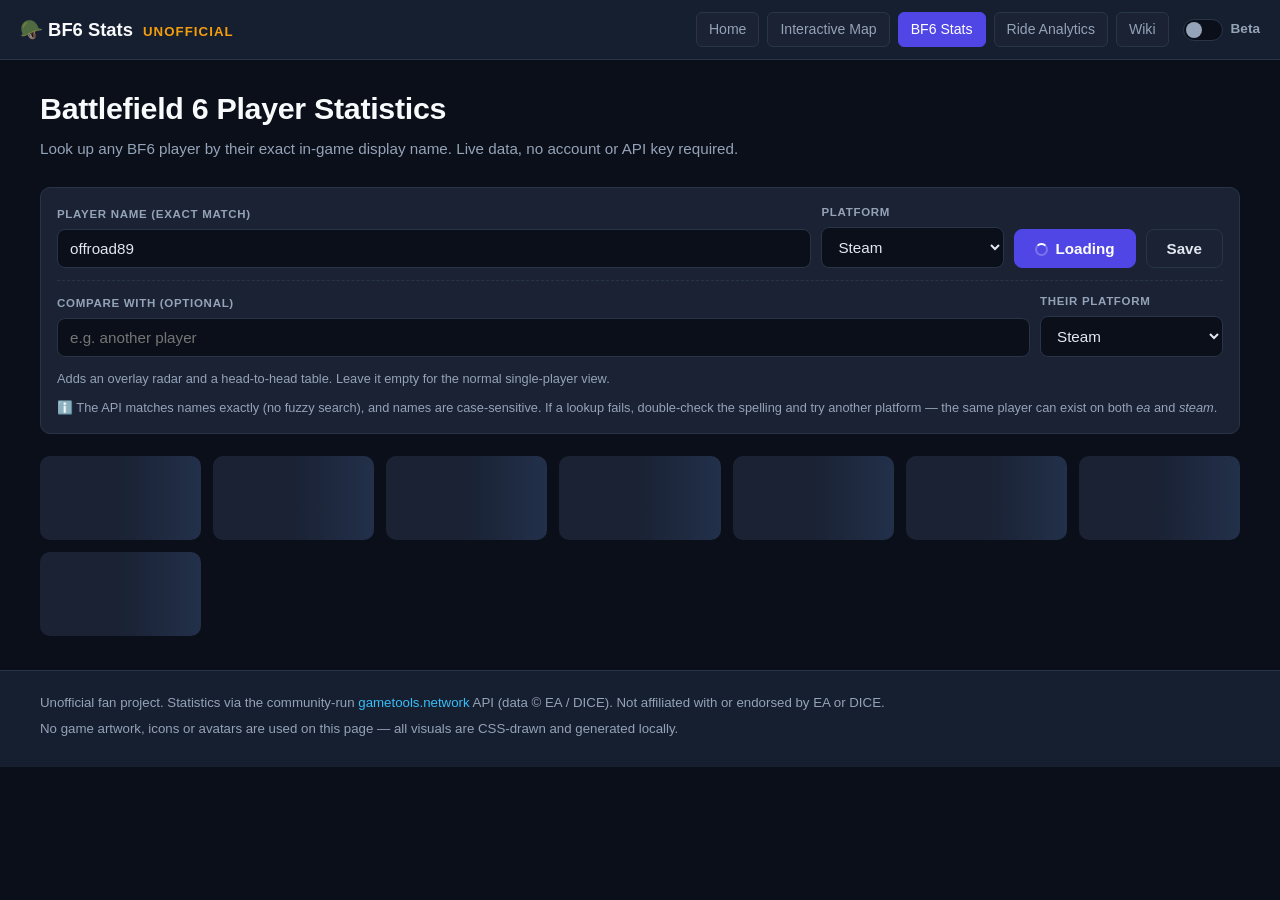
==== commit bd592a85: "Add Ride Analytics: Strava export import and the activity view A new page, strava.html, that analyse" ====
--- a/bf6.html
+++ b/bf6.html
@@ -4,7 +4,7 @@
     <meta charset="UTF-8">
     <meta name="viewport" content="width=device-width, initial-scale=1.0">
     <title>BF6 Player Stats</title>
-    <link rel="stylesheet" href="bf6.css?v=7">
+    <link rel="stylesheet" href="bf6.css?v=8">
 </head>
 <body class="bf6-page">
     <!-- Top bar -->
@@ -15,6 +15,7 @@
                 <a href="index.html">Home</a>
                 <a href="map.html">Interactive Map</a>
                 <a href="bf6.html" class="active">BF6 Stats</a>
+                <a href="strava.html">Ride Analytics</a>
                 <a href="wiki.html">Wiki</a>
 
                 <!-- Stable <-> beta switch. Deliberately only on this page:
@@ -120,6 +121,12 @@
                         </div>
                         <div id="bfCompareTable"></div>
                     </div>
+
+                    <!-- Per-class comparison: playstyle mix, then K/D and KPM.
+                         Same reasoning as the table above - shares describe
+                         playstyle, rates describe performance, raw kills are
+                         volume and are never treated as a win. -->
+                    <div id="bfCompareClasses"></div>
                 </div>
             </div>
 
@@ -148,7 +155,7 @@
             <div class="bf-chart-grid">
                 <div class="bf-panel">
                     <div class="bf-panel-head">
-                        <h2>🕸️ Performance Profile <span class="bf-info" tabindex="0" title="Eight core stats, each scored against a fixed ceiling chosen here as a display heuristic — K/D 3, accuracy 50 %, and so on. This is not a percentile and not a score relative to your own best. The real number is printed under every axis label, so the shape shows balance rather than raw totals.">i</span></h2>
+                        <h2>🕸️ Performance Profile <span class="bf-info" tabindex="0" title="Eight core stats, each scored against a fixed ceiling chosen here as a display heuristic — K/D 3, accuracy 50 %, points/min 500, and so on. This is not a percentile and not a score relative to your own best. Points/min is derived from your lifetime score and recorded playtime, because the API reports no score rate at all. The real number is printed under every axis label, so the shape shows balance rather than raw totals.">i</span></h2>
                         <span class="bf-count">normalised 0-100</span>
                     </div>
                     <div class="bf-panel-body">
@@ -479,7 +486,7 @@
         </div>
     </div>
 
-    <script src="bf6.js?v=6"></script>
+    <script src="bf6.js?v=11"></script>
     <script>
         /* Stable <-> beta channel switch. Every link in this site is relative,
            so the same page exists one directory up (stable) or one down (beta)
--- a/bf6.css
+++ b/bf6.css
@@ -873,6 +873,50 @@
     color: var(--bf-muted);
 }
 
+/* Player A / B bar variants, matching the overlay radar's RADAR_COLOR_A/B
+   exactly so the class-mix bars and the radar read as one system. */
+.bf-bar-fill.a {
+    background: linear-gradient(90deg, #4f46e5, #818cf8);
+}
+
+.bf-bar-fill.b {
+    background: linear-gradient(90deg, #b45309, #fbbf24);
+}
+
+.bf-compare-subhead {
+    margin: 20px 0 6px;
+    font-size: 0.78em;
+    font-weight: 700;
+    text-transform: uppercase;
+    letter-spacing: 0.06em;
+    color: var(--bf-muted);
+}
+
+.bf-compare-subhead:first-child {
+    margin-top: 0;
+}
+
+/* Names the two bar colours, since the mix rows are labelled with player names
+   rather than A/B and would otherwise be ambiguous at a glance. */
+.bf-compare-key {
+    display: flex;
+    flex-wrap: wrap;
+    gap: 14px;
+    margin-bottom: 4px;
+    font-size: 0.8em;
+    font-weight: 600;
+}
+
+.bf-compare-key-a { color: #818cf8; }
+.bf-compare-key-b { color: #fbbf24; }
+
+/* A class the player has no record of. Muted, so a dash is never mistaken for
+   a genuine zero. */
+.bf-compare-cell.absent {
+    color: var(--bf-muted);
+    opacity: 0.55;
+}
+
 .bf-legend-swatch {
     display: inline-block;
     width: 10px;
